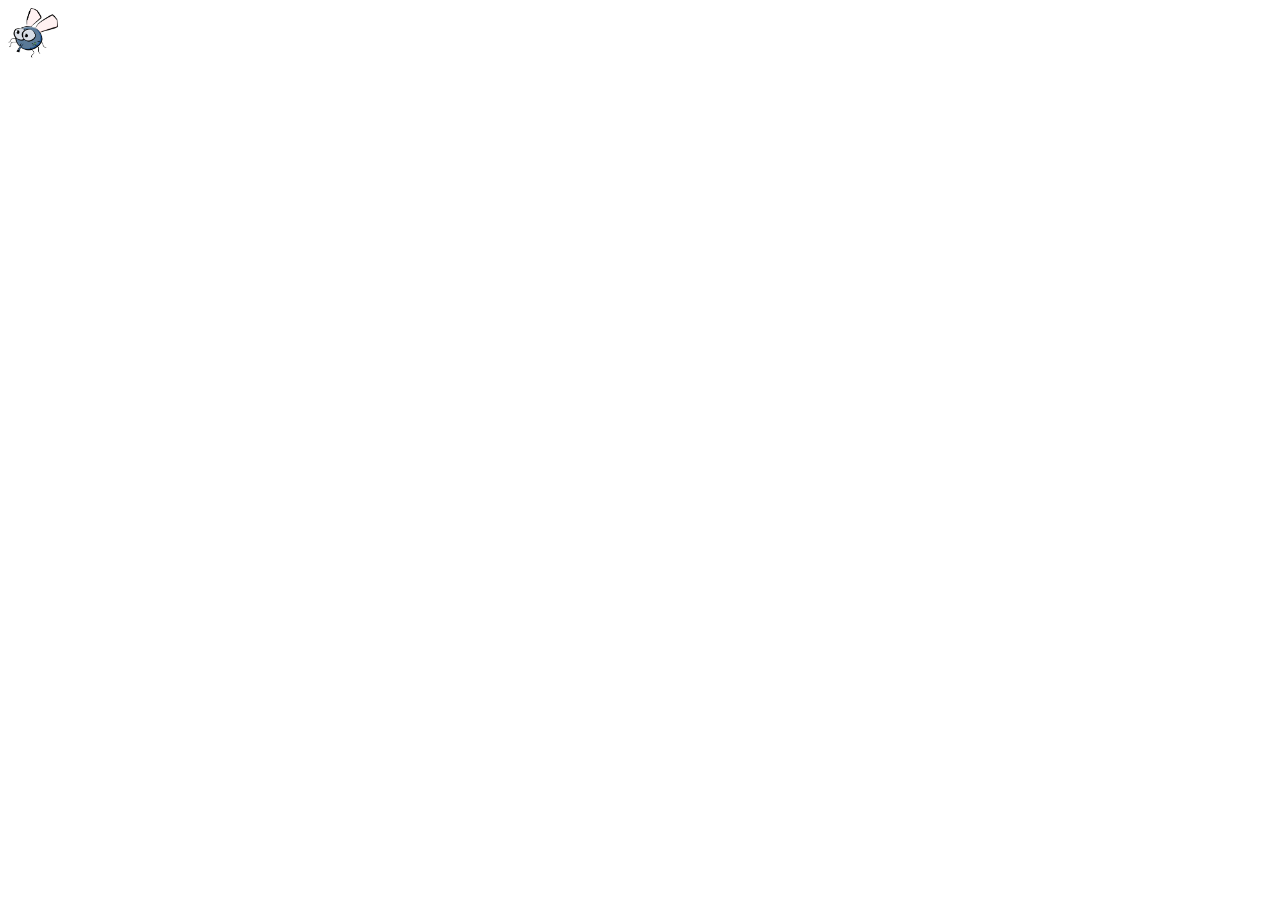
==== app.html @ 8b06cd2c "Iniciando jogo" ====
<!DOCTYPE html>
<html lang="pt-br">
<head>
    <meta charset="UTF-8">
    <meta name="viewport" content="width=device-width, initial-scale=1.0">
    <link rel="stylesheet" href="estilo.css">
    <title>Document</title>

    <script src="jogo.js"></script>

</head>
<body onresize="ajustaTamanhoPalcoJogo()">

    <img src="imagens/mosquito.png" class="mosquito1">

    <script>

    setInterval(function(){
        posicaoRandomica()
    }, 1000)
    </script>
    
</body>
</html>
---- estilo.css ----
.mosquito1 {
    width: 50px;
    height: 50px;
}
.mosquito2 {
    width: 70px;
    height: 70px;
}
.mosquito3 {
    width: 90px;
    height: 90px;
}

.ladoA{
    transform: scaleX(1);
}

.ladoB{
    transform: scaleX(-1);
}
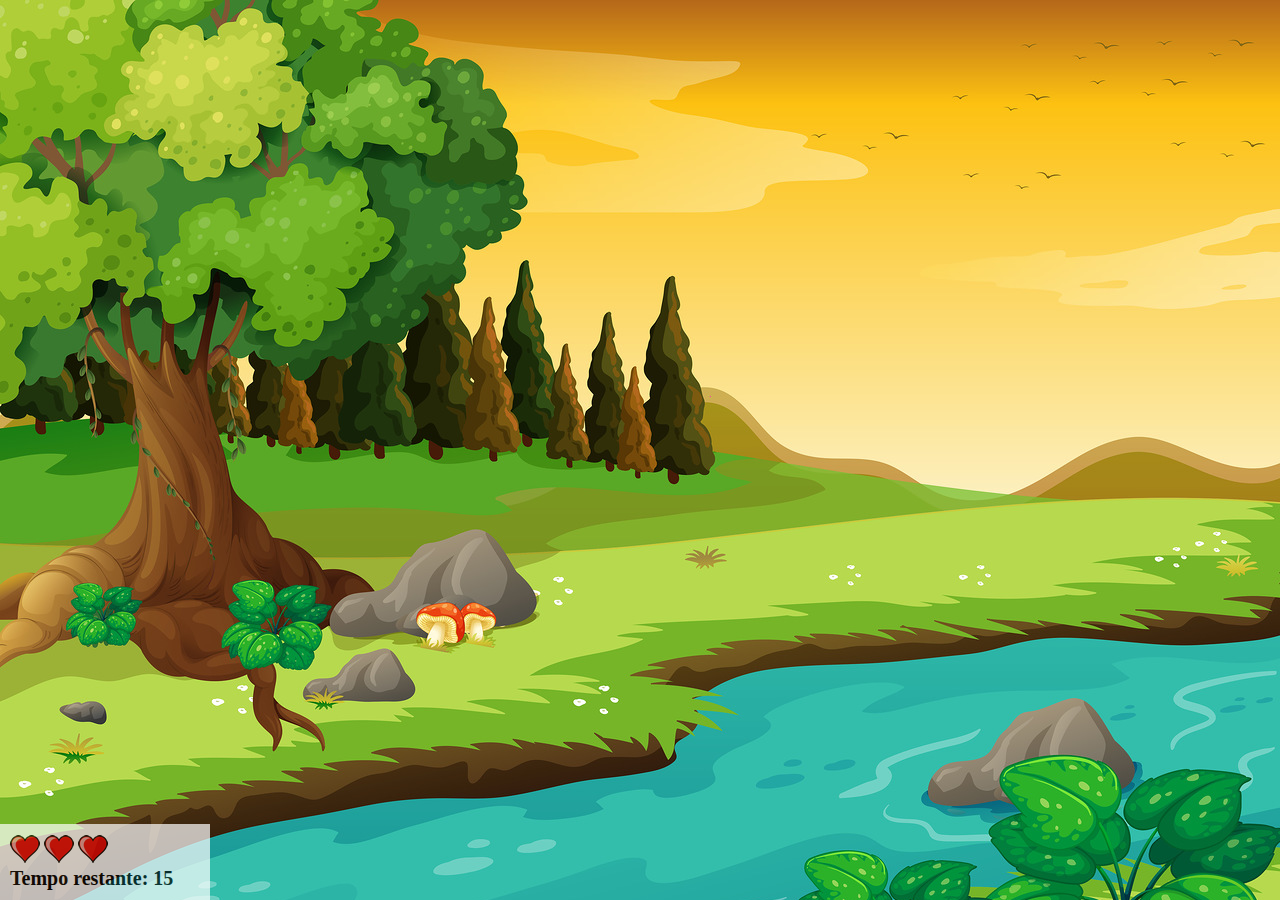
==== commit df838480: "Versão 1 finalizada" ====
--- a/app.html
+++ b/app.html
@@ -11,13 +11,21 @@
 </head>
 <body onresize="ajustaTamanhoPalcoJogo()">
 
-    <img src="imagens/mosquito.png" class="mosquito1">
+    <div class="painel">
+        <div class="vidas">
+            <img id="v1" src="imagens/coracao_cheio.png" alt="">
+            <img id="v2" src="imagens/coracao_cheio.png" alt="">
+            <img id="v3" src="imagens/coracao_cheio.png" alt="">
+        </div>
+        <div class="cronometro">Tempo restante: <span id="cronometro"></span></div>
+    </div>
 
     <script>
+        document.getElementById('cronometro').textContent = tempo
 
-    setInterval(function(){
-        posicaoRandomica()
-    }, 1000)
+        var criaMosquito = setInterval(function(){
+            posicaoRandomica()
+        }, criaMosquitoTempo)
     </script>
     
 </body>
--- a/estilo.css
+++ b/estilo.css
@@ -1,3 +1,18 @@
+html, body {
+    width: 100%;
+    height: 100%;
+    background-image: url('imagens/bg.jpg');
+    background-repeat: no-repeat;
+    background-size: cover;
+    overflow: hidden;
+    margin: 0;
+}
+
+html {
+    cursor: url('imagens/mata_mosquito.png') 30 30, auto;
+
+}
+
 .mosquito1 {
     width: 50px;
     height: 50px;
@@ -17,4 +32,25 @@
 
 .ladoB{
     transform: scaleX(-1);
+}
+
+.painel{
+    position: absolute;
+    width: 190px;
+    padding: 10px;
+    bottom: 0px;
+    left: 0px;
+    border-top: 1px solid #fff;
+    background-color: #fff;
+    opacity: 0.7;
+}
+
+.vidas {
+    float: left;
+}
+
+.cronometro {
+    float: left;
+    font-size: 20px;
+    font-weight: bold;
 }